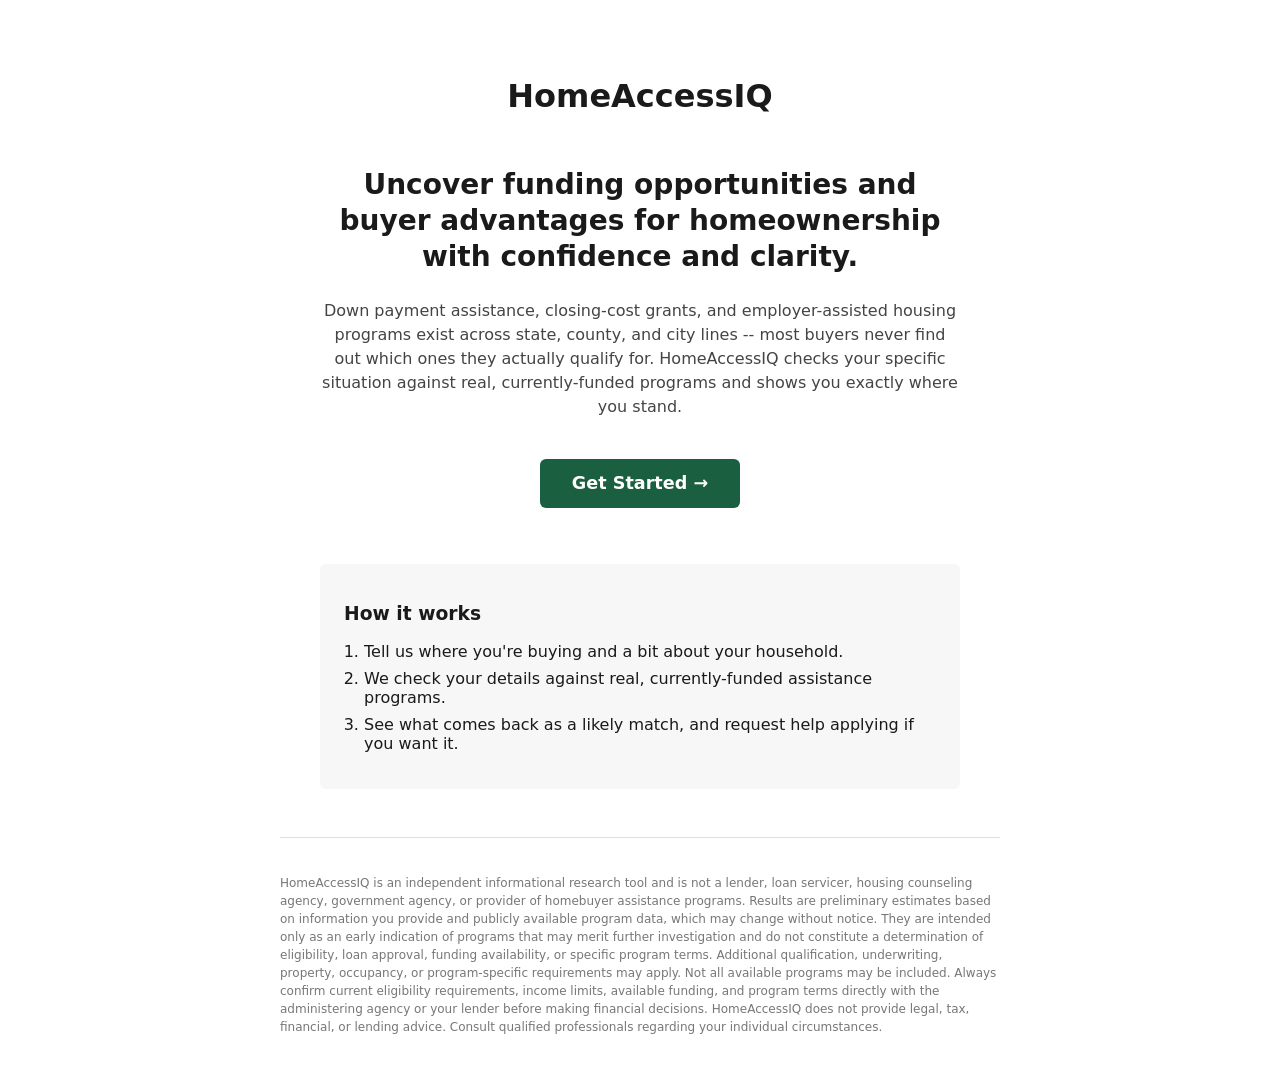
==== index.html @ 0dfb00ef "Add disclaimer footer to both pages; soften overstated how-it-works copy Disclaimer text finalized b" ====
<!DOCTYPE html>
<html lang="en">
<head>
  <meta charset="UTF-8">
  <meta name="viewport" content="width=device-width, initial-scale=1.0">
  <title>HomeAccessIQ -- Find homebuyer assistance programs</title>
  <meta name="description" content="Uncover funding opportunities and buyer advantages for homeownership with confidence and clarity.">
  <link rel="stylesheet" href="css/styles.css">
  <link rel="stylesheet" href="css/landing.css">
</head>
<body>

  <header class="landing-header">
    <h1>HomeAccessIQ</h1>
  </header>

  <main class="landing-hero">
    <h2>Uncover funding opportunities and buyer advantages for homeownership with confidence and clarity.</h2>
    <p>
      Down payment assistance, closing-cost grants, and employer-assisted housing programs
      exist across state, county, and city lines -- most buyers never find out which ones
      they actually qualify for. HomeAccessIQ checks your specific situation against real,
      currently-funded programs and shows you exactly where you stand.
    </p>
    <a href="intake.html" class="get-started-btn">Get Started &rarr;</a>

    <div class="how-it-works">
      <h3>How it works</h3>
      <ol>
        <li>Tell us where you're buying and a bit about your household.</li>
        <li>We check your details against real, currently-funded assistance programs.</li>
        <li>See what comes back as a likely match, and request help applying if you want it.</li>
      </ol>
    </div>
  </main>

  <footer class="site-footer">
    <p class="disclaimer">
      HomeAccessIQ is an independent informational research tool and is not a lender,
      loan servicer, housing counseling agency, government agency, or provider of
      homebuyer assistance programs. Results are preliminary estimates based on
      information you provide and publicly available program data, which may change
      without notice. They are intended only as an early indication of programs that
      may merit further investigation and do not constitute a determination of
      eligibility, loan approval, funding availability, or specific program terms.
      Additional qualification, underwriting, property, occupancy, or program-specific
      requirements may apply. Not all available programs may be included. Always
      confirm current eligibility requirements, income limits, available funding, and
      program terms directly with the administering agency or your lender before
      making financial decisions. HomeAccessIQ does not provide legal, tax, financial,
      or lending advice. Consult qualified professionals regarding your individual
      circumstances.
    </p>
  </footer>

</body>
</html>
---- css/styles.css ----
/* HomeAccessIQ — starter stylesheet.
   Placeholder only — real design pass happens once the
   buyer intake form and match results UI are built. */

body {
  font-family: system-ui, -apple-system, sans-serif;
  max-width: 720px;
  margin: 0 auto;
  padding: 2rem 1.5rem;
  color: #1a1a1a;
}

header h1 {
  margin-bottom: 0.25rem;
}

.site-footer {
  margin-top: 3rem;
  padding-top: 1.5rem;
  border-top: 1px solid #ddd;
}
.site-footer .disclaimer {
  font-size: 0.75rem;
  line-height: 1.5;
  color: #777;
}
---- css/landing.css ----
/* HomeAccessIQ -- landing page styles */

.landing-header {
  text-align: center;
  padding: 1.5rem 0;
}

.landing-hero {
  text-align: center;
  max-width: 640px;
  margin: 0 auto;
}
.landing-hero h2 {
  font-size: 1.75rem;
  line-height: 1.3;
}
.landing-hero p {
  color: #444;
  line-height: 1.5;
}

.get-started-btn {
  display: inline-block;
  margin: 1.5rem 0;
  padding: 0.9rem 2rem;
  background: #1a5f3f;
  color: white;
  text-decoration: none;
  border-radius: 6px;
  font-weight: 600;
  font-size: 1.1rem;
}
.get-started-btn:hover {
  background: #144a32;
}

.how-it-works {
  text-align: left;
  background: #f7f7f7;
  border-radius: 6px;
  padding: 1.25rem 1.5rem;
  margin-top: 2rem;
}
.how-it-works ol {
  padding-left: 1.25rem;
}
.how-it-works li {
  margin-bottom: 0.5rem;
}
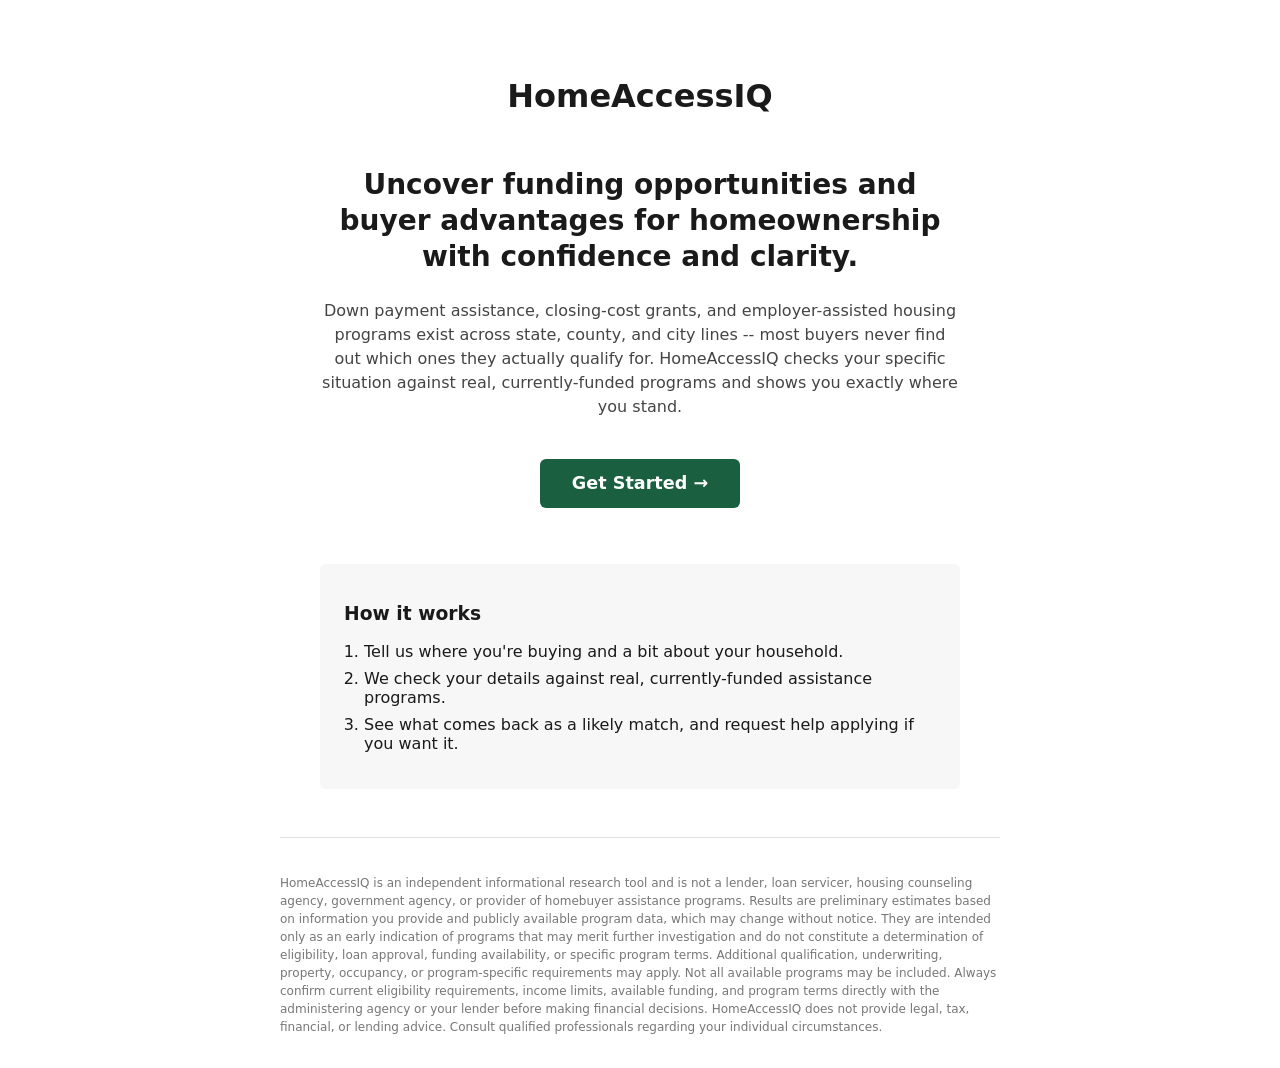
==== commit b9033942: "Add script tag for authGuard.js module" ====
--- a/index.html
+++ b/index.html
@@ -1,3 +1,4 @@
+<script type="module" src="./authGuard.js"></script>
 <!DOCTYPE html>
 <html lang="en">
 <head>
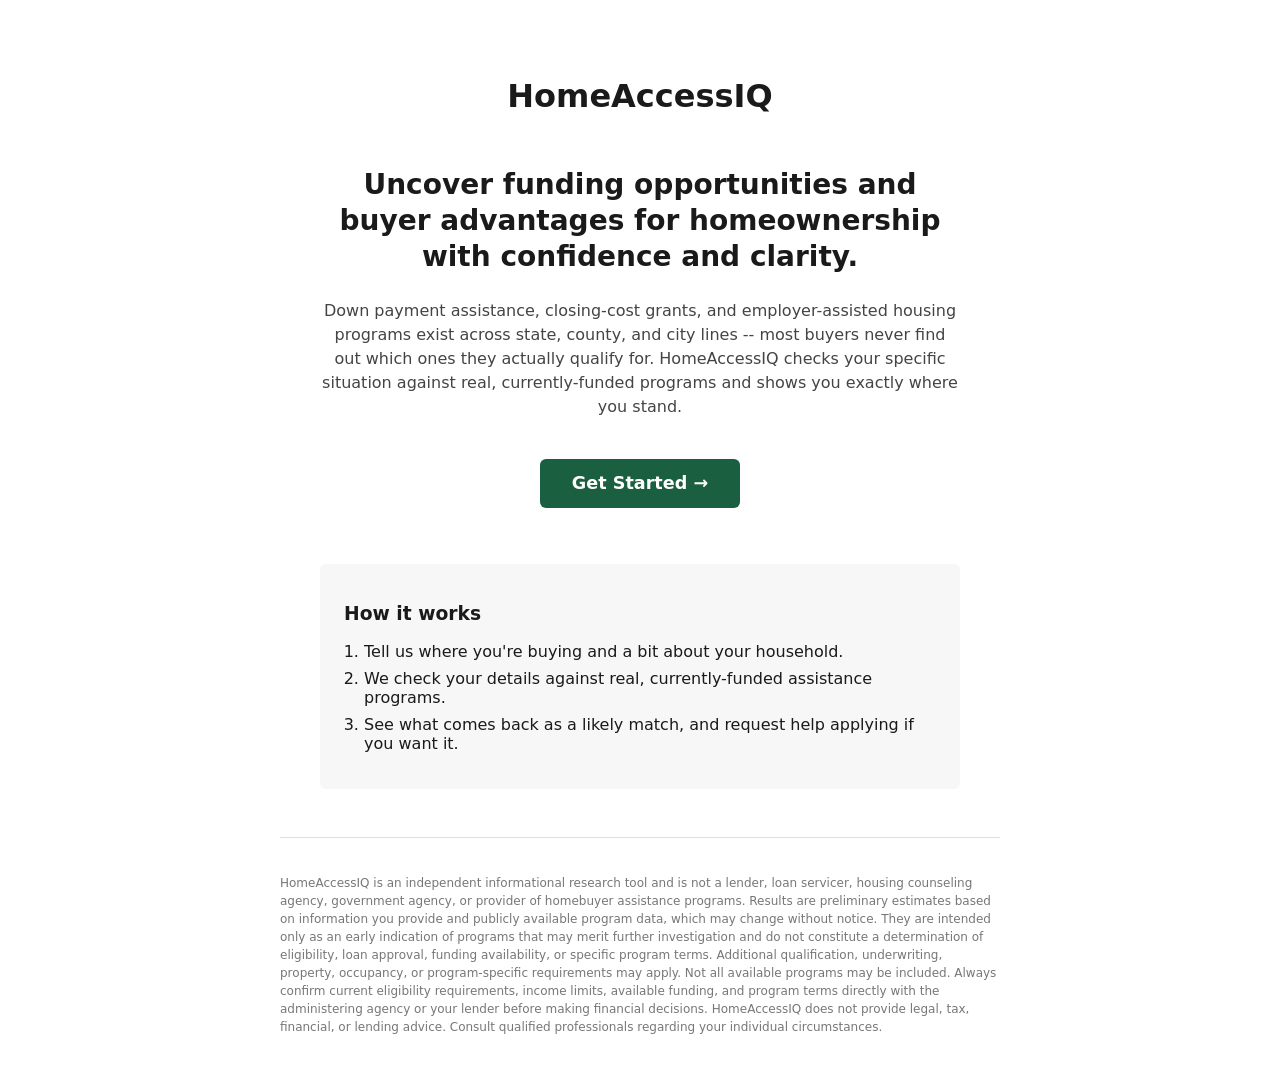
==== commit e818013b: "Add authGuard.js script to index.html" ====
--- a/index.html
+++ b/index.html
@@ -1,4 +1,3 @@
-<script type="module" src="./authGuard.js"></script>
 <!DOCTYPE html>
 <html lang="en">
 <head>
@@ -6,6 +5,7 @@
   <meta name="viewport" content="width=device-width, initial-scale=1.0">
   <title>HomeAccessIQ -- Find homebuyer assistance programs</title>
   <meta name="description" content="Uncover funding opportunities and buyer advantages for homeownership with confidence and clarity.">
+  <script type="module" src="./authGuard.js"></script>
   <link rel="stylesheet" href="css/styles.css">
   <link rel="stylesheet" href="css/landing.css">
 </head>
